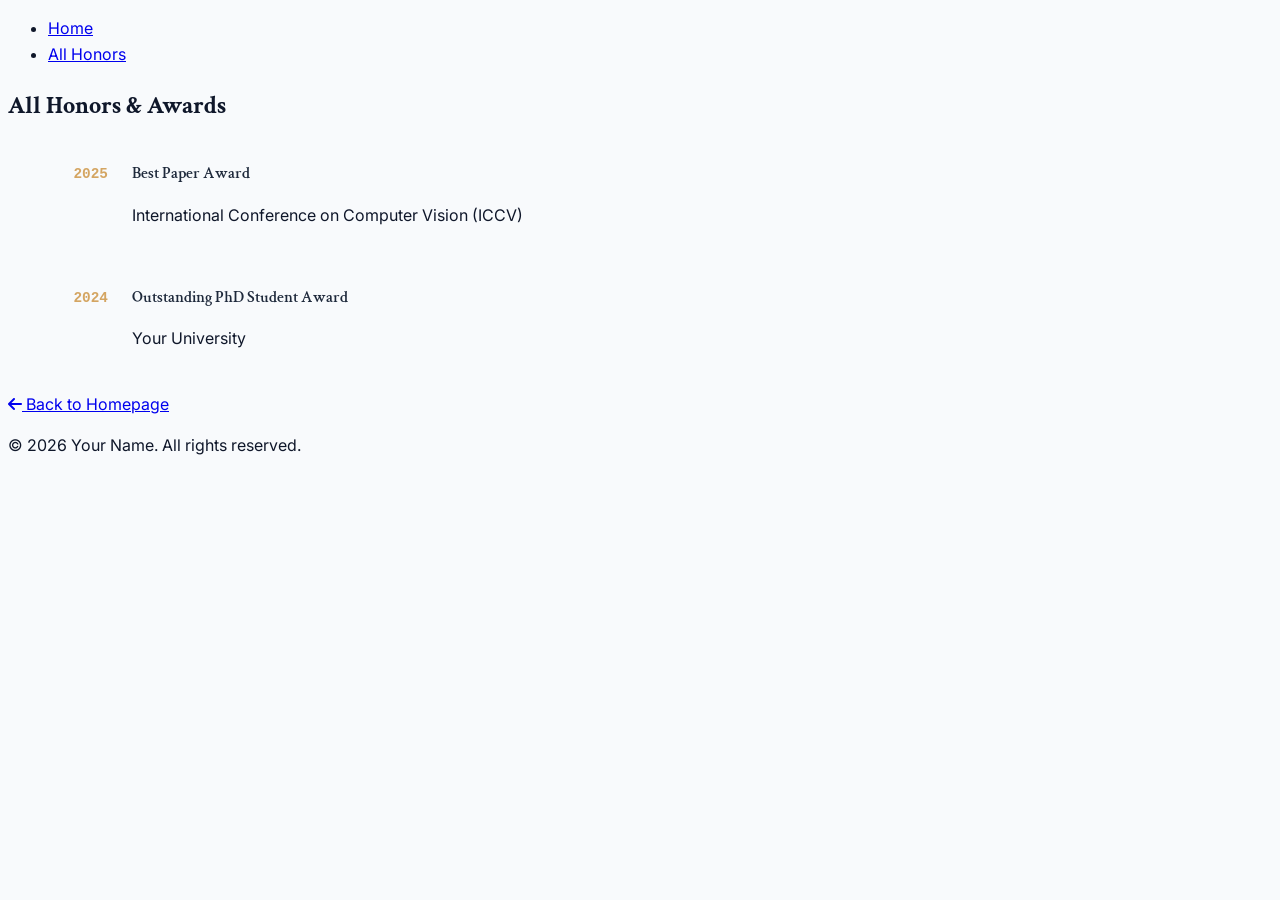
==== pages/all-honors.html @ 2476a950 "Deploy personal homepage" ====
<!DOCTYPE html>
<html lang="en">
<head>
    <meta charset="UTF-8">
    <meta name="viewport" content="width=device-width, initial-scale=1.0">
    <title>All Honors & Awards - Your Name</title>
    <link rel="stylesheet" href="../styles.css">
    <link rel="stylesheet" href="https://cdnjs.cloudflare.com/ajax/libs/font-awesome/6.4.0/css/all.min.css">
</head>
<body>
    <!-- Top Navigation - Shared Banner -->
    <nav class="top-nav">
        <ul class="nav-links">
            <li><a href="../index.html">Home</a></li>
            <li><a href="#" class="active">All Honors</a></li>
        </ul>
    </nav>

    <!-- Content Container -->
    <div class="content-container">
        <!-- Main Content -->
        <div class="main-wrapper">
            <main class="main-content">
                <section id="all-honors" class="section">
                    <h2 class="section-title">All Honors & Awards</h2>
                    <div class="content-block">
                        <div id="all-honors-container" class="honors-list">
                            <!-- Honors items will be dynamically loaded here from honors.json -->
                        </div>
                        <div class="view-all-container">
                            <a href="../index.html" class="view-all-btn"><i class="fas fa-arrow-left"></i> Back to Homepage</a>
                        </div>
                    </div>
                </section>
            </main>
        </div>
    </div>

    <footer>
        <p>&copy; <span id="current-year"></span> Your Name. All rights reserved.</p>
    </footer>

    <script>
        // Update copyright year
        document.getElementById('current-year').textContent = new Date().getFullYear();
    </script>
    <script src="../script.js"></script>
</body>
</html>
---- styles.css ----
@import url('https://fonts.googleapis.com/css2?family=Crimson+Text:ital,wght@0,400;0,600;0,700;1,400&family=Inter:wght@300;400;500;600;700&family=Kalam:wght@300;400;700&display=swap');

/* Base Styles */
body {
    font-family: 'Inter', sans-serif;
    color: #0f172a; /* slate-900 */
    background-color: #f8fafc; /* slate-50 */
    line-height: 1.6;
}

/* Typography Overrides */
h1, h2, h3, h4, h5, h6 {
    font-family: 'Crimson Text', serif;
}

.font-serif {
    font-family: 'Crimson Text', serif;
}

.font-sans {
    font-family: 'Inter', sans-serif;
}

/* Glassmorphism Navigation */
.glass {
    background: rgba(255, 255, 255, 0.85);
    backdrop-filter: blur(12px);
    -webkit-backdrop-filter: blur(12px);
    border-bottom: 1px solid rgba(255, 255, 255, 0.3);
    box-shadow: 0 4px 30px rgba(0, 0, 0, 0.03);
}

.nav-item {
    position: relative;
    font-weight: 500;
    color: #475569; /* slate-600 */
    transition: color 0.2s;
}

.nav-item:hover {
    color: #1e293b; /* slate-800 */
}

.nav-item::after {
    content: '';
    position: absolute;
    width: 0;
    height: 2px;
    bottom: -4px;
    left: 0;
    background-color: #d4a562; /* accent */
    transition: width 0.3s ease;
}

.nav-item:hover::after {
    width: 100%;
}

/* Hero Section */
.profile-image-container {
    position: relative;
    z-index: 10;
}

/* Section Styling */
section {
    position: relative;
}

.section-header h2 {
    position: relative;
    display: inline-block;
}

.section-header h2::after {
    content: '';
    position: absolute;
    bottom: 2px;
    left: 0;
    width: 40%;
    height: 3px;
    background-color: rgba(212, 165, 98, 0.3); /* accent with opacity */
    z-index: -1;
}

/* Main Layout Grid */
.grid-layout {
    display: grid;
    grid-template-columns: 1fr;
    gap: 2rem;
}

@media (min-width: 1024px) {
    .grid-layout {
        grid-template-columns: 320px 1fr;
        gap: 4rem;
        align-items: start;
    }
}

/* Cards */
.news-card, .research-card, .contact-card {
    transition: all 0.3s ease;
}

.news-card:hover, .research-card:hover, .contact-card:hover {
    transform: translateY(-2px);
    box-shadow: 0 10px 15px -3px rgba(0, 0, 0, 0.1), 0 4px 6px -2px rgba(0, 0, 0, 0.05);
    border-color: #cbd5e1; /* slate-300 */
}

/* Scrollbar */
::-webkit-scrollbar {
    width: 8px;
}

::-webkit-scrollbar-track {
    background: #f1f5f9;
}

::-webkit-scrollbar-thumb {
    background: #cbd5e1;
    border-radius: 4px;
}

::-webkit-scrollbar-thumb:hover {
    background: #94a3b8;
}

/* Utility */
.text-accent {
    color: #d4a562;
}

.bg-accent {
    background-color: #d4a562;
}

.border-accent {
    border-color: #d4a562;
}

.hover\:text-accent:hover {
    color: #d4a562;
}

/* Research Highlights (Accordion/Details Style if needed, but using clean list for now) */
details summary {
    cursor: pointer;
    transition: all 0.2s cubic-bezier(0.4, 0, 0.2, 1);
    text-align: justify;
}

/* New Publication List Styles */
.pub-year-group {
    margin-bottom: 2rem;
}

.pub-year-header {
    font-family: 'Inter', sans-serif; /* Wider than Crimson Text */
    font-size: 1.35rem; /* Slightly larger */
    font-weight: 700;
    font-style: italic;
    letter-spacing: 0.05em; /* Add spacing for wider look */
    color: #1e293b;
    margin-bottom: 1rem;
    border-bottom: 2px solid #e2e8f0;
    padding-bottom: 0.25rem;
    display: inline-block;
}

.pub-list-ul {
    list-style-type: disc;
    padding-left: 1.5rem;
}

.pub-list-item {
    margin-bottom: 1.25rem;
    line-height: 1.5;
}

.pub-line-1 {
    font-size: 1rem;
    margin-bottom: 0.1rem;
}

.pub-venue-tag {
    font-weight: 700;
    margin-right: 0.5rem;
}

.pub-title-text {
    font-weight: 600;
    color: #1e293b;
}

.pub-link-btn {
    display: inline-block;
    font-size: 0.75rem;
    padding: 0.1rem 0.5rem;
    border: 1px solid #cbd5e1;
    border-radius: 4px;
    color: #475569;
    margin-left: 0.5rem;
    text-decoration: none;
    transition: all 0.2s;
    vertical-align: middle;
    background-color: white;
}

.pub-link-btn:hover {
    border-color: #d4a562;
    color: #d4a562;
    background-color: #fffbeb;
}

.tag-arxiv {
    color: #2563eb; /* Blue for Arxiv */
}

.tag-conference {
    color: #dc2626; /* Red for Conference/Journal */
}

.pub-title-link {
    color: #1e293b;
    text-decoration: none;
    font-weight: 600;
    border-bottom: 1px solid transparent;
    transition: border-color 0.2s;
}

.pub-title-link:hover {
    color: #d4a562; /* accent */
    border-bottom-color: #d4a562;
}

.pub-line-2 {
    font-size: 0.95rem;
    color: #4b5563; /* neutral-600 */
    margin-bottom: 0.1rem;
}

.pub-line-2 strong, .pub-line-2 b {
    color: #1e293b; /* primary */
    font-weight: 600;
}

.pub-line-3 {
    font-size: 0.9rem;
    color: #64748b; /* slate-500 */
    font-style: italic;
}

/* Publication Card Typography (Legacy/Unused for now) */
.pub-title {
    font-size: 1.1rem;
    font-weight: 600;
    color: #1e293b; /* primary */
    margin-bottom: 0.5rem;
    line-height: 1.4;
}

.pub-authors {
    font-size: 0.95rem;
    color: #64748b; /* muted */
    margin-bottom: 0.5rem;
}

.pub-venue {
    font-size: 0.9rem;
    font-weight: 500;
    color: #64748b; /* muted */
    margin-bottom: 1rem;
    font-style: italic;
}

.pub-highlight {
    font-size: 0.85rem;
    color: #d97706; /* amber-600 */
    font-weight: 600;
    margin-bottom: 0.5rem;
}

/* Publication CCF Ranks and Badges */
.pub-badge-highlight {
    display: inline-block;
    background-color: #ef4444; /* Red */
    color: white;
    font-size: 0.75rem;
    font-weight: 700;
    padding: 0.1rem 0.4rem;
    border-radius: 4px;
    margin-right: 0.5rem;
    vertical-align: middle;
    line-height: 1.2;
}

.ccf-rank {
    font-weight: 700;
    margin-left: 0.3rem;
}

.ccf-a {
    color: #dc2626; /* Red-600 */
}

.ccf-b {
    color: #2563eb; /* Blue-600 */
}

.ccf-c {
    color: #16a34a; /* Green-600 */
}

.publication:hover {
    border-color: #d4a562; /* accent */
    box-shadow: 0 10px 30px -10px rgba(0,0,0,0.05);
    transform: translateY(-2px);
}

/* Venue Logo - Hidden for Text-Only Style */
.venue-logo {
    display: none;
}

/* News Item Dashed Line */
.news-item {
    display: grid;
    grid-template-columns: 80px 1fr;
    gap: 1.5rem;
    align-items: baseline;
    padding-bottom: 0.5rem;
    border-bottom: 1px dashed #e2e8f0;
}

.news-date {
    font-family: 'Kalam', cursive; /* Cleaner, wider handwriting font */
    font-weight: 400; 
    font-size: 0.9rem; 
    color: #64748b;
    white-space: nowrap;
}

.news-content {
    font-family: 'Kalam', cursive; /* Cleaner, wider handwriting font */
    font-size: 0.95rem; 
    color: #334155;
    line-height: 1.5;
}

.news-item:last-child {
    border-bottom: none;
}

/* Formal Text */
.formal-font {
    font-family: 'Times New Roman', Times, serif;
    font-size: 1.05rem;
    line-height: 1.6;
}

/* Service Section */
.service-category {
    padding-bottom: 1.5rem;
    border-bottom: 1px solid #f1f5f9;
    margin-bottom: 1.5rem;
}

.service-category:last-child {
    border-bottom: none;
    margin-bottom: 0;
    padding-bottom: 0;
}

.service-category h3 {
    font-size: 1rem; /* Match education header size */
    font-weight: 600;
    color: #1e293b;
    margin-bottom: 0.35rem;
    font-family: 'Inter', sans-serif;
}

.service-items {
    font-family: 'Inter', sans-serif;
    font-size: 0.9rem; /* Match education text size (approx) */
    color: #475569;
    line-height: 1.5;
}

/* Honors Section Styling */
.honor-item {
    display: grid;
    grid-template-columns: 100px 1fr;
    gap: 1.5rem;
    align-items: baseline;
    margin-bottom: 1.5rem;
}

.honor-year {
    font-family: 'Courier New', Courier, monospace;
    font-weight: 700;
    font-size: 0.9rem;
    color: #d4a562; /* accent */
    text-align: right;
    white-space: nowrap;
}

.honor-content h3 {
    font-size: 1rem;
    font-weight: 600;
    color: #1e293b; /* primary */
}

/* Publication Thumbnail & Layout */
.pub-content-wrapper {
    width: 100%;
}

.pub-list-item.with-thumbnail-expanded {
    display: flex;
    gap: 1.5rem;
    align-items: flex-start;
    padding: 1rem;
    background-color: white;
    border: 1px solid #e2e8f0;
    border-radius: 8px;
    box-shadow: 0 4px 6px -1px rgba(0, 0, 0, 0.1);
}

.pub-thumbnail-box {
    width: 200px; /* Fixed width for thumbnail */
    flex-shrink: 0;
    order: -1; /* Move to the left */
    border: none;
    padding: 0;
    border-radius: 0;
    background: transparent;
    box-shadow: none;
}

.pub-thumbnail-box img {
    width: 100%;
    height: auto;
    display: block;
    border-radius: 4px;
    box-shadow: 0 2px 4px rgba(0,0,0,0.1);
}

.pub-list-item.with-thumbnail-expanded .pub-content-wrapper {
    flex-grow: 1;
}

/* Adjust text spacing in expanded mode */
.pub-list-item.with-thumbnail-expanded .pub-line-1 {
    margin-bottom: 0.5rem;
}

.pub-list-item.with-thumbnail-expanded .pub-title-text {
    font-size: 1.1rem; /* Larger title in expanded mode */
}

.pub-btn-preview {
    cursor: pointer;
}

.pub-btn-preview.active {
    background-color: #1e293b;
    color: white;
    border-color: #1e293b;
}

/* Make sure mobile layout stacks */
@media (max-width: 640px) {
    .pub-list-item.with-thumbnail-expanded {
        flex-direction: column;
    }
    .pub-thumbnail-box {
        width: 100%;
        max-width: 300px;
        margin-top: 0.5rem;
    }
}
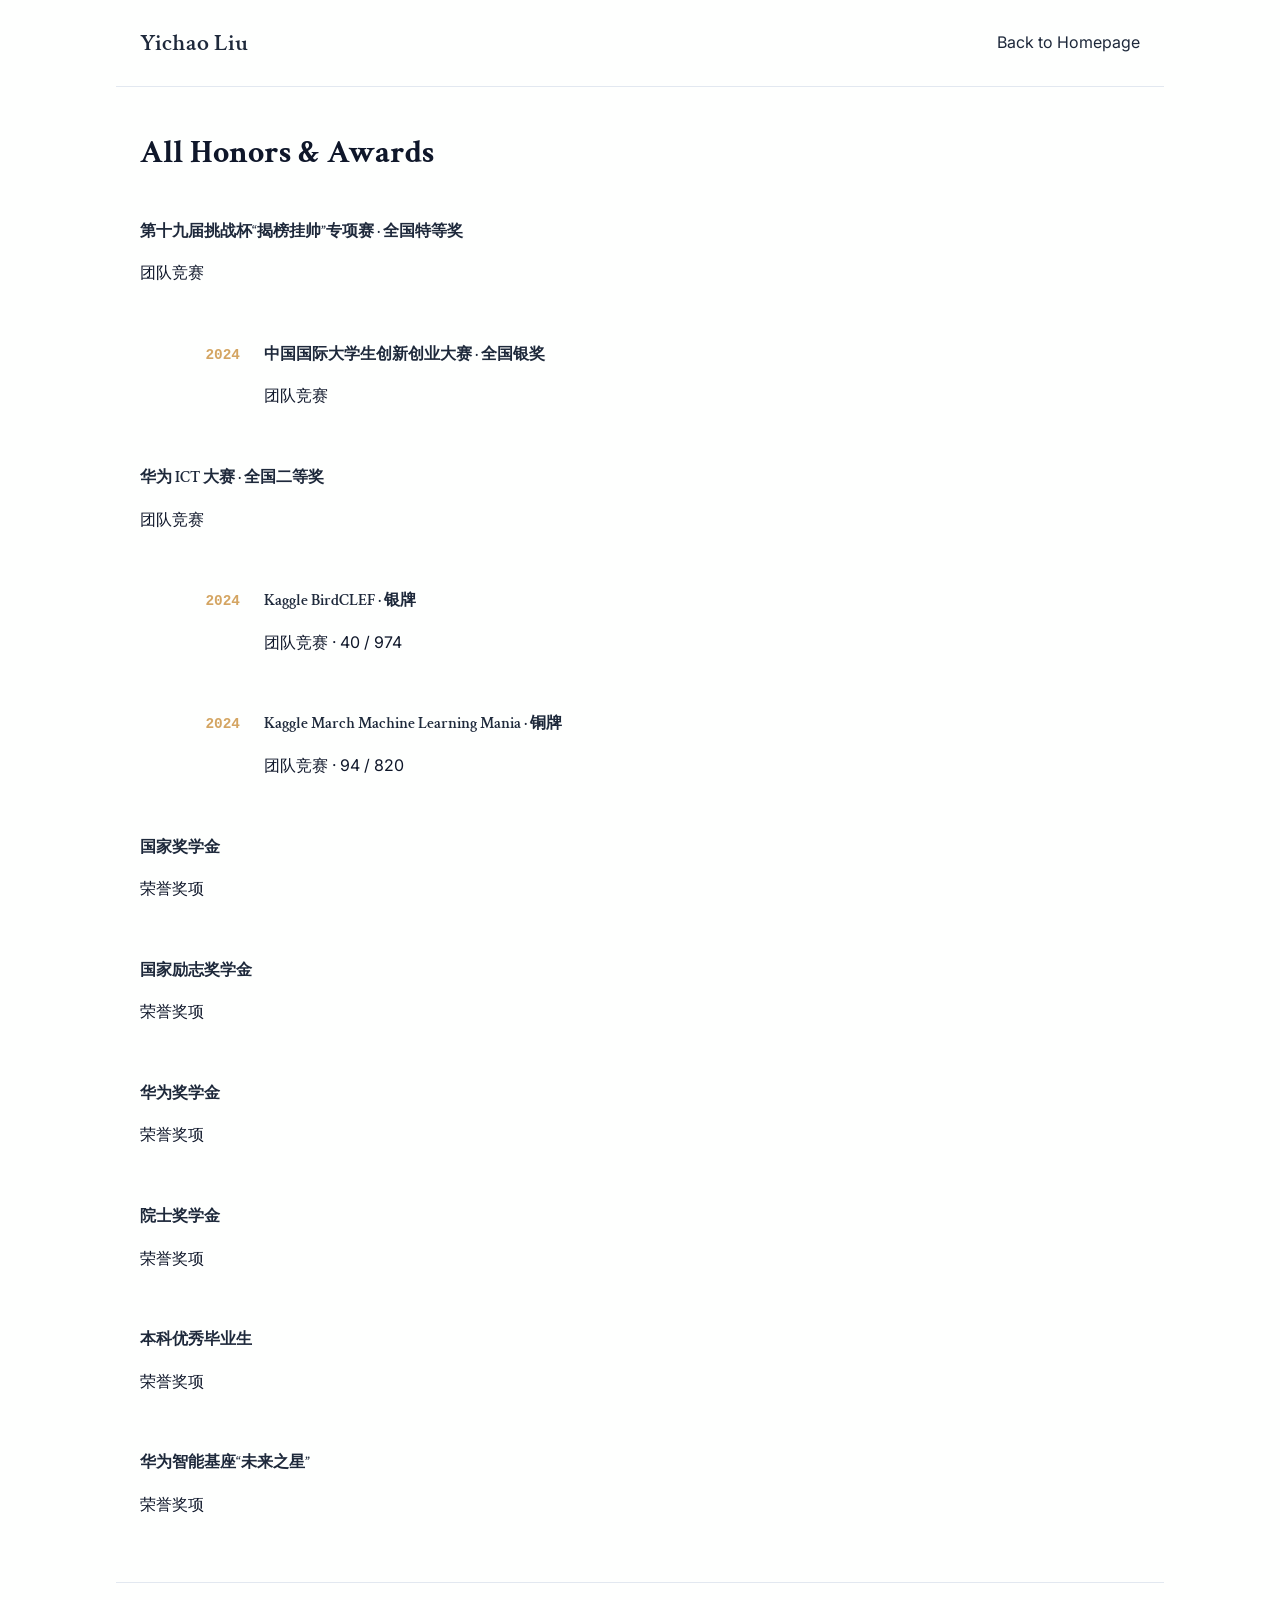
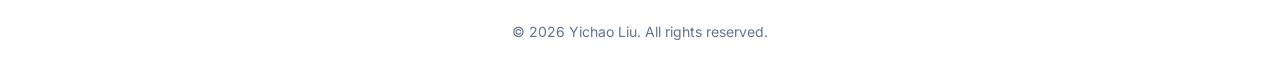
==== commit a66c35b9: "Fill academic homepage from CV" ====
--- a/pages/all-honors.html
+++ b/pages/all-honors.html
@@ -3,47 +3,26 @@
 <head>
     <meta charset="UTF-8">
     <meta name="viewport" content="width=device-width, initial-scale=1.0">
-    <title>All Honors & Awards - Your Name</title>
+    <title>All Honors & Awards - Yichao Liu</title>
     <link rel="stylesheet" href="../styles.css">
     <link rel="stylesheet" href="https://cdnjs.cloudflare.com/ajax/libs/font-awesome/6.4.0/css/all.min.css">
 </head>
-<body>
-    <!-- Top Navigation - Shared Banner -->
-    <nav class="top-nav">
-        <ul class="nav-links">
-            <li><a href="../index.html">Home</a></li>
-            <li><a href="#" class="active">All Honors</a></li>
-        </ul>
+<body class="archive-page">
+    <nav class="archive-nav" aria-label="Page navigation">
+        <a href="../index.html">Yichao Liu</a>
+        <a href="../index.html#honors">Back to Homepage</a>
     </nav>
+    <main class="archive-content">
+        <section id="all-honors">
+            <h1>All Honors &amp; Awards</h1>
 
-    <!-- Content Container -->
-    <div class="content-container">
-        <!-- Main Content -->
-        <div class="main-wrapper">
-            <main class="main-content">
-                <section id="all-honors" class="section">
-                    <h2 class="section-title">All Honors & Awards</h2>
-                    <div class="content-block">
-                        <div id="all-honors-container" class="honors-list">
-                            <!-- Honors items will be dynamically loaded here from honors.json -->
-                        </div>
-                        <div class="view-all-container">
-                            <a href="../index.html" class="view-all-btn"><i class="fas fa-arrow-left"></i> Back to Homepage</a>
-                        </div>
-                    </div>
-                </section>
-            </main>
-        </div>
-    </div>
-
-    <footer>
-        <p>&copy; <span id="current-year"></span> Your Name. All rights reserved.</p>
+            <div id="all-honors-container" class="honors-list"></div>
+        </section>
+    </main>
+    <footer class="archive-footer">
+        <p>&copy; <span id="current-year">2026</span> Yichao Liu. All rights reserved.</p>
     </footer>
-
-    <script>
-        // Update copyright year
-        document.getElementById('current-year').textContent = new Date().getFullYear();
-    </script>
+    <script src="../data/site-data.js"></script>
     <script src="../script.js"></script>
 </body>
 </html>
--- a/styles.css
+++ b/styles.css
@@ -406,6 +406,64 @@
     white-space: nowrap;
 }
 
+.honor-item:has(.honor-year:empty) {
+    grid-template-columns: 1fr;
+}
+
+.honor-year:empty {
+    display: none;
+}
+
+/* Archive pages share the homepage data and typography. */
+.archive-page {
+    margin: 0;
+    background: #fefffe;
+}
+
+.archive-nav, .archive-content, .archive-footer {
+    max-width: 1000px;
+    margin: 0 auto;
+    padding: 24px;
+}
+
+.archive-nav {
+    display: flex;
+    align-items: center;
+    justify-content: space-between;
+    gap: 20px;
+    border-bottom: 1px solid #e2e8f0;
+}
+
+.archive-nav a {
+    color: #1e293b;
+    text-decoration: none;
+}
+
+.archive-nav a:first-child {
+    font-family: 'Crimson Text', serif;
+    font-size: 24px;
+    font-weight: 600;
+}
+
+.archive-content h1 {
+    font-size: 32px;
+    margin: 16px 0 24px;
+}
+
+.archive-note, .archive-footer {
+    color: #64748b;
+    font-size: 14px;
+}
+
+.archive-content .news-item {
+    margin-bottom: 16px;
+}
+
+.archive-footer {
+    text-align: center;
+    border-top: 1px solid #e2e8f0;
+}
+
 .honor-content h3 {
     font-size: 1rem;
     font-weight: 600;
